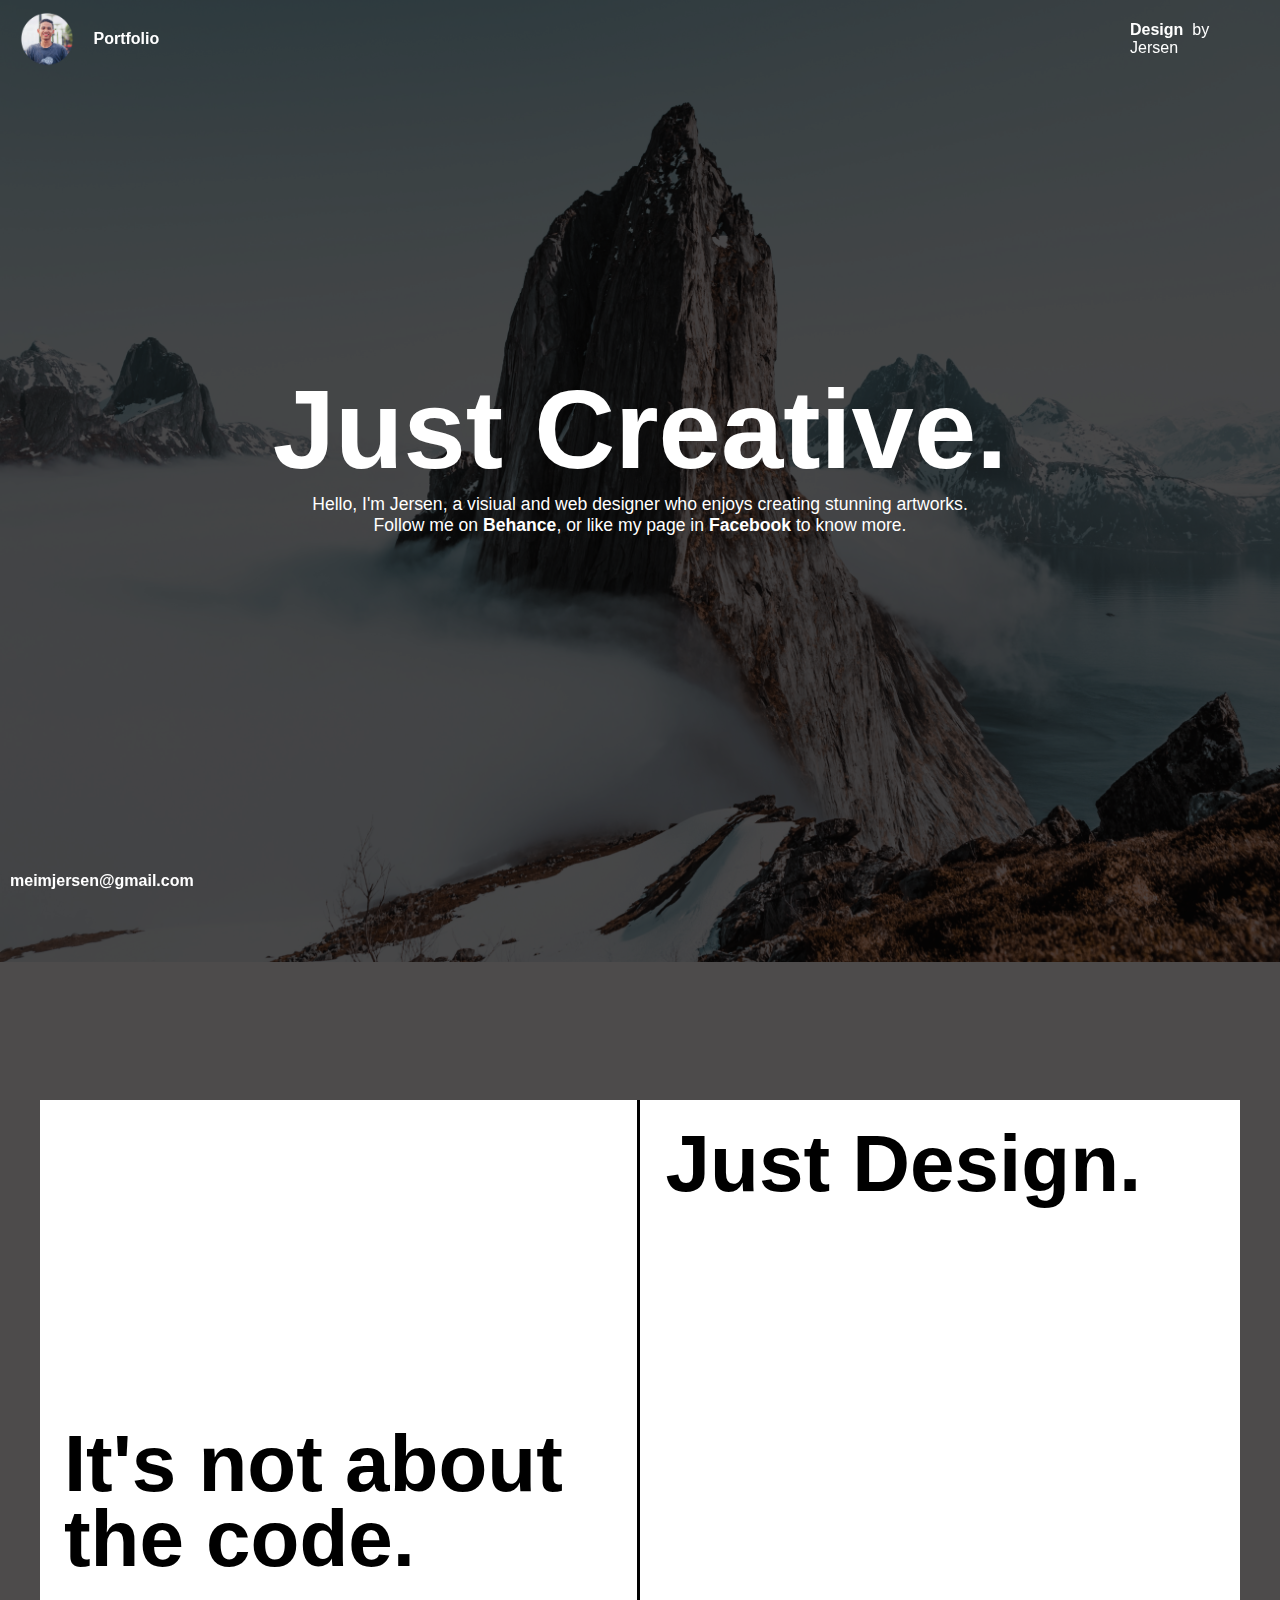
==== index.html @ 72633668 "Update index.html" ====
<!DOCTYPE html>
<html lang="en">

<head>
    <meta charset="UTF-8">
    <meta http-equiv="X-UA-Compatible" content="IE=edge">
    <meta name="viewport" content="width=device-width, initial-scale=1.0">
    <meta name="description" content="Portfolio of Jersen Meim">
    <meta name="keywords" content="HTML,CSS,JavaScript">
    <meta name="author" content="Jersen Meim">
    <link rel="stylesheet" href="style.css">
    <title>Meim Jersen | Index</title>
</head>

<body>
    <nav>
        <ul>
            <li>
                <div>
                    <img src="./profile.png" alt="Jersen Meim">
                    <a href="#">Portfolio</a>

                </div>
            </li>
            <li>
                <div>
                    <p><b>Design</b>&nbsp; by Jersen</p>

                </div>
            </li>
        </ul>
    </nav>

    <div class="container">
        <p class="title">Just Creative.</p>
        <p>Hello, I'm Jersen, a visiual and web designer who enjoys creating stunning artworks.</p>
        <p>Follow me on <a href="https://www.behance.net/jersenmeim" target="_blank">Behance</a>, or like my page in <a
                href="https://www.facebook.com/DesignbyJersen/" target="_blank">Facebook</a> to know more.</p>
    </div>

    <div class="flex">
        <div class="box box-1">
            <p>It's not about the code.</p>
        </div>
        <div class="box box-2">
            <p>Just Design.</p>
        </div>
       
    </div>



    <footer>
        <p>meimjersen@gmail.com</p>
    </footer>
</body>

</html>
---- style.css ----
@charset "UTF-8";
* {
  -webkit-box-sizing: border-box;
          box-sizing: border-box;
  margin: 0;
  padding: 0;
  font-family: 'Segoe UI', Tahoma, Geneva, Verdana, sans-serif;
}

body {
  background-image: url("/pexels-tobias-bjørkli-2335126.jpg");
  /* Set a specific height */
  min-height: 500px;
  /* Create the parallax scrolling effect */
  background-attachment: fixed;
  background-position: center;
  background-repeat: no-repeat;
  background-size: cover;
  background-color: #4d4b4b;
  background-blend-mode: multiply;
}

nav {
  position: fixed;
  width: 100%;
}

nav ul {
  display: -webkit-box;
  display: -ms-flexbox;
  display: flex;
  -webkit-box-pack: justify;
      -ms-flex-pack: justify;
          justify-content: space-between;
  -webkit-box-align: center;
      -ms-flex-align: center;
          align-items: center;
}

nav ul li {
  list-style-type: none;
  margin: 10px 20px;
}

nav ul li:first-child div {
  display: -webkit-box;
  display: -ms-flexbox;
  display: flex;
  -webkit-box-pack: left;
      -ms-flex-pack: left;
          justify-content: left;
  -webkit-box-align: center;
      -ms-flex-align: center;
          align-items: center;
}

nav ul li:first-child div img {
  width: 5%;
}

nav ul li:first-child div a {
  font-weight: bolder;
  margin: 20px;
  color: white;
  text-decoration: none;
}

nav ul li:nth-child(2) div {
  display: -webkit-box;
  display: -ms-flexbox;
  display: flex;
  -webkit-box-align: center;
      -ms-flex-align: center;
          align-items: center;
}

nav ul li:nth-child(2) div p {
  width: 130px;
  color: white;
}

.container {
  display: -webkit-box;
  display: -ms-flexbox;
  display: flex;
  -webkit-box-align: center;
      -ms-flex-align: center;
          align-items: center;
  -webkit-box-pack: center;
      -ms-flex-pack: center;
          justify-content: center;
  height: 100vh;
  -webkit-box-orient: vertical;
  -webkit-box-direction: normal;
      -ms-flex-direction: column;
          flex-direction: column;
}

.container .title {
  font-size: 7em;
  font-weight: bolder;
  color: white;
}

.container p {
  color: white;
  font-size: 1.1em;
}

.container p a {
  text-decoration: none;
  font-weight: bolder;
  color: white;
}

.flex {
  height: 100vh;
  display: -webkit-box;
  display: -ms-flexbox;
  display: flex;
  -webkit-box-align: center;
      -ms-flex-align: center;
          align-items: center;
  -webkit-box-pack: center;
      -ms-flex-pack: center;
          justify-content: center;
  -ms-flex-wrap: wrap;
      flex-wrap: wrap;
}

.flex .box {
  width: 600px;
  height: 500px;
  margin: 0;
}

.flex .box-1,
.flex .box-2 {
  display: -webkit-box;
  display: -ms-flexbox;
  display: flex;
  -webkit-box-orient: vertical;
  -webkit-box-direction: normal;
      -ms-flex-direction: column;
          flex-direction: column;
  -webkit-box-align: start;
      -ms-flex-align: start;
          align-items: flex-start;
  background-color: white;
}

.flex .box-1 {
  -webkit-box-pack: end;
      -ms-flex-pack: end;
          justify-content: flex-end;
  border-right: 3px solid black;
}

.flex .box-1 p {
  font-size: 5em;
  line-height: 75px;
  font-weight: bolder;
  padding: 4%;
}

.flex .box-2 {
  -webkit-box-pack: start;
      -ms-flex-pack: start;
          justify-content: flex-start;
  font-size: 5em;
  line-height: 75px;
  font-weight: bolder;
  padding: 2%;
}

footer {
  position: fixed;
  width: 100%;
  bottom: 0;
  padding: 10px;
  font-weight: bolder;
  color: white;
}

@media only screen and (max-width: 480px) {
  body {
    background-color: #8a7979;
    background-blend-mode: multiply;
  }
  nav {
    position: relative;
  }
  nav ul {
    display: -webkit-box;
    display: -ms-flexbox;
    display: flex;
    -webkit-box-orient: vertical;
    -webkit-box-direction: normal;
        -ms-flex-direction: column;
            flex-direction: column;
    -webkit-box-pack: left;
        -ms-flex-pack: left;
            justify-content: left;
  }
  nav ul li {
    list-style-type: none;
  }
  nav ul li:first-child {
    margin: 0;
  }
  nav ul li:first-child div {
    display: -webkit-box;
    display: -ms-flexbox;
    display: flex;
    -webkit-box-orient: horizontal;
    -webkit-box-direction: normal;
        -ms-flex-direction: row;
            flex-direction: row;
    -webkit-box-pack: center;
        -ms-flex-pack: center;
            justify-content: center;
    -webkit-box-align: center;
        -ms-flex-align: center;
            align-items: center;
    -ms-flex-wrap: wrap;
        flex-wrap: wrap;
  }
  nav ul li:first-child div img {
    width: 100%;
    -ms-grid-column-align: center;
    justify-self: center;
    text-align: center;
    margin: auto;
    margin-top: auto;
    padding: 20%;
    margin-top: -50px;
  }
  nav ul li:first-child div a {
    margin: -90px 10px 0 10px;
    color: white;
  }
  nav ul li:nth-child(2) div {
    margin: -40px 10px 0 10px;
    display: -webkit-box;
    display: -ms-flexbox;
    display: flex;
    -webkit-box-pack: left;
        -ms-flex-pack: left;
            justify-content: left;
    -webkit-box-align: center;
        -ms-flex-align: center;
            align-items: center;
  }
  nav ul li:nth-child(2) div p {
    color: #fff;
  }
  .container {
    height: 80vh;
    padding: 2%;
  }
  .container .title {
    font-size: 3em;
    font-weight: bolder;
    color: white;
  }
  .container p {
    color: white;
    font-size: 1em;
    text-align: center;
  }
  .container p a {
    text-decoration: none;
    font-weight: bolder;
    color: white;
  }
  .flex {
    height: 100vh;
    display: -webkit-box;
    display: -ms-flexbox;
    display: flex;
    -webkit-box-align: center;
        -ms-flex-align: center;
            align-items: center;
    -webkit-box-pack: center;
        -ms-flex-pack: center;
            justify-content: center;
    -ms-flex-wrap: wrap;
        flex-wrap: wrap;
  }
  .flex .box {
    width: 600px;
    height: 300px;
    margin: 0;
  }
  .flex .box-1,
  .flex .box-2 {
    display: -webkit-box;
    display: -ms-flexbox;
    display: flex;
    -webkit-box-orient: vertical;
    -webkit-box-direction: normal;
        -ms-flex-direction: column;
            flex-direction: column;
    -webkit-box-align: start;
        -ms-flex-align: start;
            align-items: flex-start;
    background-color: white;
  }
  .flex .box-1 {
    -webkit-box-pack: end;
        -ms-flex-pack: end;
            justify-content: flex-end;
    border-right: none;
  }
  .flex .box-1 p {
    font-size: 2em;
    line-height: 35px;
    font-weight: bolder;
    padding: 4%;
  }
  .flex .box-2 {
    -webkit-box-pack: start;
        -ms-flex-pack: start;
            justify-content: flex-start;
    font-size: 2em;
    line-height: 75px;
    font-weight: bolder;
    padding: 2%;
  }
  footer {
    position: fixed;
    width: 100%;
    bottom: 0;
    padding: 10px;
    text-align: center;
    color: white;
  }
}
/*# sourceMappingURL=style.css.map */
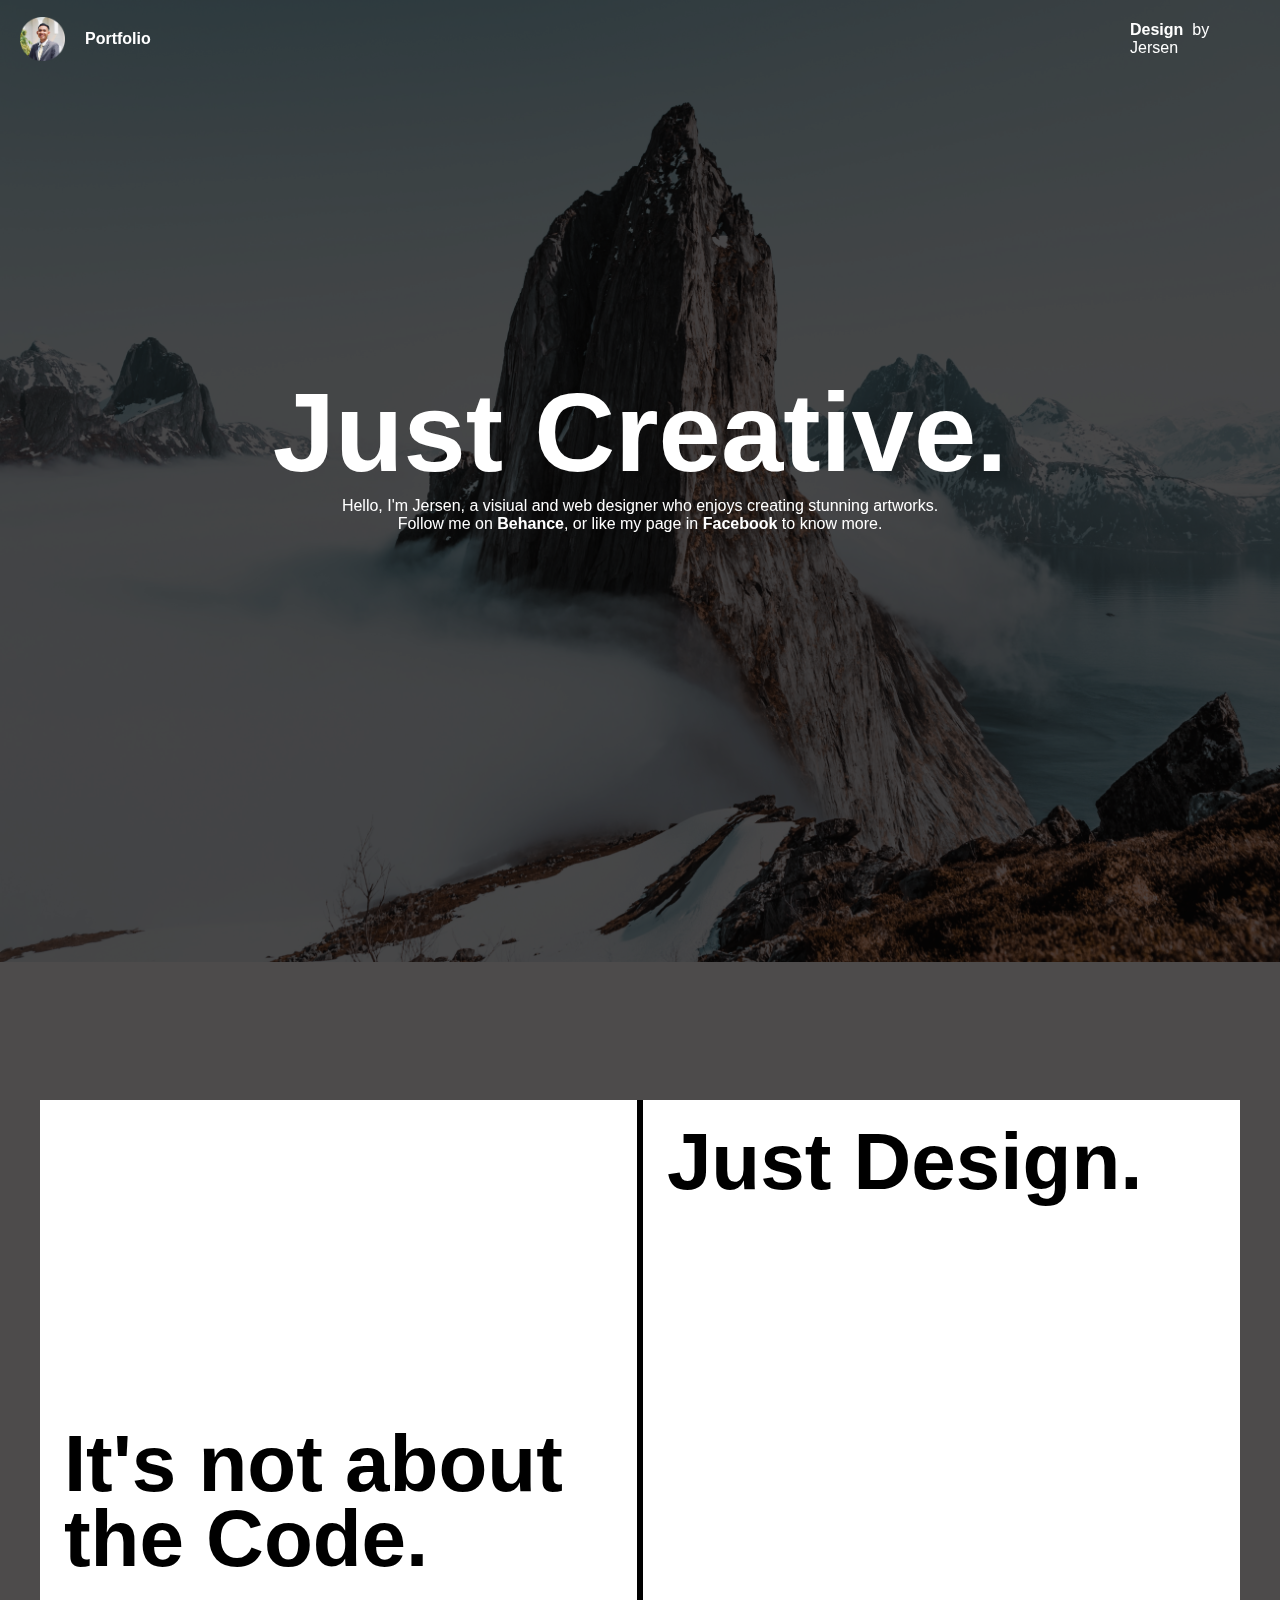
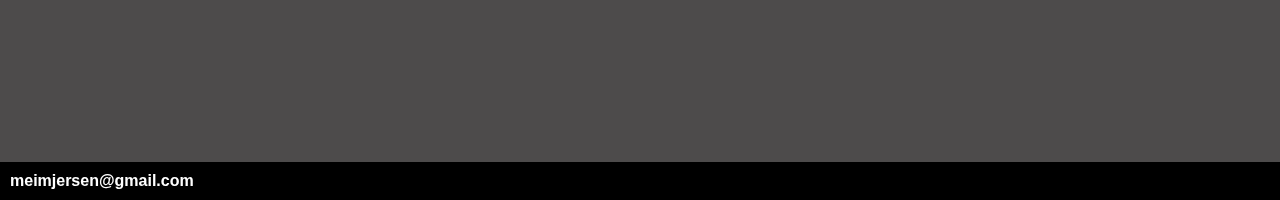
==== commit 06f4ef87: "Style Update" ====
--- a/index.html
+++ b/index.html
@@ -4,7 +4,12 @@
 <head>
     <meta charset="UTF-8">
     <meta http-equiv="X-UA-Compatible" content="IE=edge">
-    <meta name="viewport" content="width=device-width, initial-scale=1.0">
+    <meta name="viewport" content="minimum-scale=1">
+    <meta name="viewport" content="height=device-height, 
+    width=device-width, initial-scale=1.0, 
+    minimum-scale=1.0, maximum-scale=1.0, 
+    user-scalable=no, target-densitydpi=device-dpi">
+
     <meta name="description" content="Portfolio of Jersen Meim">
     <meta name="keywords" content="HTML,CSS,JavaScript">
     <meta name="author" content="Jersen Meim">
@@ -33,19 +38,19 @@
 
     <div class="container">
         <p class="title">Just Creative.</p>
-        <p>Hello, I'm Jersen, a visiual and web designer who enjoys creating stunning artworks.</p>
-        <p>Follow me on <a href="https://www.behance.net/jersenmeim" target="_blank">Behance</a>, or like my page in <a
+        <p>Hello, I'm Jersen, a visiual and web designer who enjoys creating stunning artworks.
+        Follow me on <a href="https://www.behance.net/jersenmeim" target="_blank">Behance</a>, or like my page in <a
                 href="https://www.facebook.com/DesignbyJersen/" target="_blank">Facebook</a> to know more.</p>
     </div>
 
     <div class="flex">
         <div class="box box-1">
-            <p>It's not about the code.</p>
+            <p>It's not about the Code.</p>
         </div>
         <div class="box box-2">
             <p>Just Design.</p>
         </div>
-       
+
     </div>
 
 
@@ -55,4 +60,4 @@
     </footer>
 </body>
 
-</html>
+</html>--- a/style.css
+++ b/style.css
@@ -8,15 +8,21 @@
 }
 
 body {
-  background-image: url("/pexels-tobias-bjørkli-2335126.jpg");
+  background-image: url("./pexels-tobias-bjørkli-2335126.jpg");
   /* Set a specific height */
-  min-height: 500px;
   /* Create the parallax scrolling effect */
   background-attachment: fixed;
   background-position: center;
   background-repeat: no-repeat;
   background-size: cover;
   background-color: #4d4b4b;
+  content: '';
+  height: 100%;
+  left: 0;
+  top: 0;
+  width: 100%;
+  will-change: transform;
+  z-index: -1;
   background-blend-mode: multiply;
 }
 
@@ -113,6 +119,12 @@
   color: white;
 }
 
+.container p:nth-child(2) {
+  font-size: 1em;
+  width: 50%;
+  text-align: center;
+}
+
 .flex {
   height: 100vh;
   display: -webkit-box;
@@ -164,13 +176,17 @@
 }
 
 .flex .box-2 {
+  border-left: 3px solid black;
   -webkit-box-pack: start;
       -ms-flex-pack: start;
           justify-content: flex-start;
+}
+
+.flex .box-2 p {
   font-size: 5em;
   line-height: 75px;
   font-weight: bolder;
-  padding: 2%;
+  padding: 4%;
 }
 
 footer {
@@ -180,6 +196,7 @@
   padding: 10px;
   font-weight: bolder;
   color: white;
+  background-color: black;
 }
 
 @media only screen and (max-width: 480px) {
@@ -255,17 +272,18 @@
     color: #fff;
   }
   .container {
-    height: 80vh;
-    padding: 2%;
+    height: 100vh;
+    padding: 20px;
+    margin-top: 40px;
   }
   .container .title {
-    font-size: 3em;
+    font-size: 2em;
     font-weight: bolder;
     color: white;
   }
   .container p {
     color: white;
-    font-size: 1em;
+    font-size: .8em;
     text-align: center;
   }
   .container p a {
@@ -273,24 +291,25 @@
     font-weight: bolder;
     color: white;
   }
+  .container p:nth-child(2) {
+    font-size: 1em;
+    width: 100%;
+    text-align: center;
+  }
   .flex {
     height: 100vh;
-    display: -webkit-box;
-    display: -ms-flexbox;
-    display: flex;
-    -webkit-box-align: center;
-        -ms-flex-align: center;
-            align-items: center;
-    -webkit-box-pack: center;
-        -ms-flex-pack: center;
-            justify-content: center;
-    -ms-flex-wrap: wrap;
-        flex-wrap: wrap;
+    -webkit-box-pack: start;
+        -ms-flex-pack: start;
+            justify-content: flex-start;
+    -webkit-box-align: start;
+        -ms-flex-align: start;
+            align-items: flex-start;
   }
   .flex .box {
     width: 600px;
-    height: 300px;
+    height: 100px;
     margin: 0;
+    text-align: center;
   }
   .flex .box-1,
   .flex .box-2 {
@@ -301,16 +320,11 @@
     -webkit-box-direction: normal;
         -ms-flex-direction: column;
             flex-direction: column;
-    -webkit-box-align: start;
-        -ms-flex-align: start;
-            align-items: flex-start;
     background-color: white;
+    border: none;
   }
   .flex .box-1 {
-    -webkit-box-pack: end;
-        -ms-flex-pack: end;
-            justify-content: flex-end;
-    border-right: none;
+    border: none;
   }
   .flex .box-1 p {
     font-size: 2em;
@@ -319,13 +333,20 @@
     padding: 4%;
   }
   .flex .box-2 {
-    -webkit-box-pack: start;
-        -ms-flex-pack: start;
-            justify-content: flex-start;
+    -webkit-box-pack: center;
+        -ms-flex-pack: center;
+            justify-content: center;
+    -webkit-box-align: center;
+        -ms-flex-align: center;
+            align-items: center;
+    border: none;
+  }
+  .flex .box-2 p {
+    text-align: center;
     font-size: 2em;
-    line-height: 75px;
+    line-height: 35px;
     font-weight: bolder;
-    padding: 2%;
+    padding: 4%;
   }
   footer {
     position: fixed;
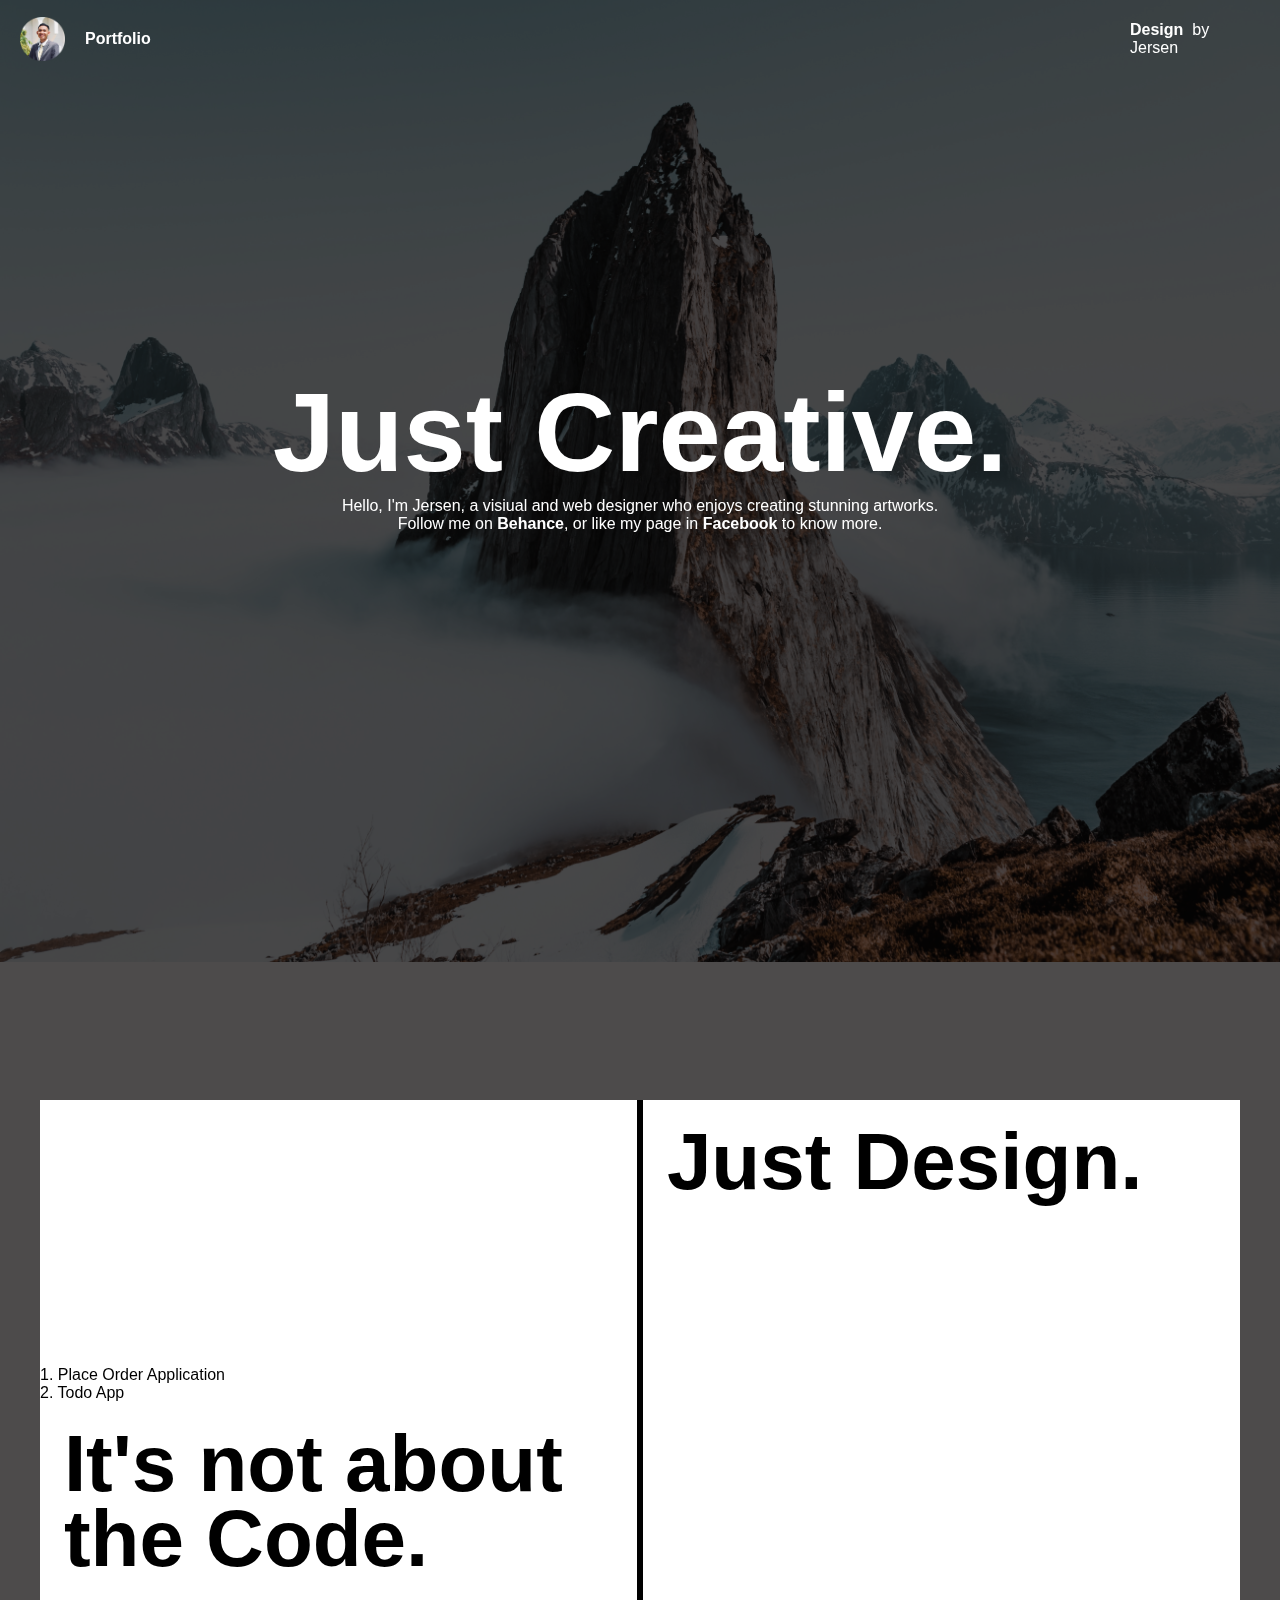
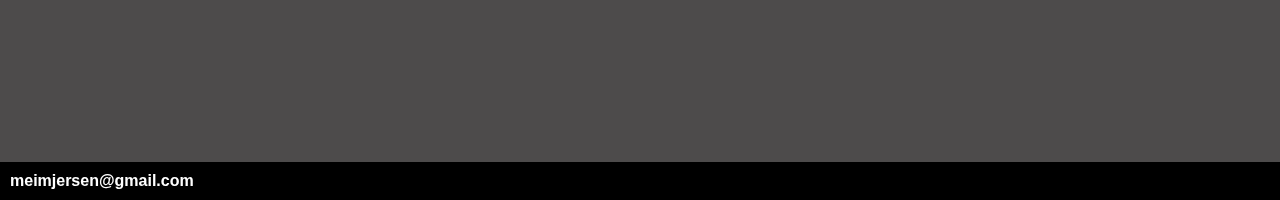
==== commit 2bb8057a: "add" ====
--- a/index.html
+++ b/index.html
@@ -39,13 +39,17 @@
     <div class="container">
         <p class="title">Just Creative.</p>
         <p>Hello, I'm Jersen, a visiual and web designer who enjoys creating stunning artworks.
-        Follow me on <a href="https://www.behance.net/jersenmeim" target="_blank">Behance</a>, or like my page in <a
+            Follow me on <a href="https://www.behance.net/jersenmeim" target="_blank">Behance</a>, or like my page in <a
                 href="https://www.facebook.com/DesignbyJersen/" target="_blank">Facebook</a> to know more.</p>
     </div>
 
     <div class="flex">
         <div class="box box-1">
             <p>It's not about the Code.</p>
+            <div class="list">
+                <a href="/projects/placeorderapp/index.html">1. Place Order Application</a>
+                <a href="/projects/todoapp/index.html">2. Todo App</a>
+            </div>
         </div>
         <div class="box box-2">
             <p>Just Design.</p>
--- a/style.css
+++ b/style.css
@@ -173,6 +173,29 @@
   line-height: 75px;
   font-weight: bolder;
   padding: 4%;
+  -webkit-box-ordinal-group: 3;
+      -ms-flex-order: 2;
+          order: 2;
+}
+
+.flex .box-1 .list {
+  display: -webkit-box;
+  display: -ms-flexbox;
+  display: flex;
+  -webkit-box-orient: vertical;
+  -webkit-box-direction: normal;
+      -ms-flex-direction: column;
+          flex-direction: column;
+  padding: 0%;
+  -webkit-box-ordinal-group: 2;
+      -ms-flex-order: 1;
+          order: 1;
+  text-align: left;
+}
+
+.flex .box-1 .list a {
+  text-decoration: none;
+  color: black;
 }
 
 .flex .box-2 {
@@ -201,7 +224,19 @@
 
 @media only screen and (max-width: 480px) {
   body {
-    background-color: #8a7979;
+    background-attachment: fixed;
+    background-position: center;
+    background-repeat: no-repeat;
+    background-size: contain;
+    content: '';
+    height: 100%;
+    left: 0;
+    top: 0;
+    width: 100%;
+    will-change: transform;
+    z-index: -1;
+    background-blend-mode: multiply;
+    background-color: #979595;
     background-blend-mode: multiply;
   }
   nav {
@@ -221,9 +256,6 @@
   }
   nav ul li {
     list-style-type: none;
-  }
-  nav ul li:first-child {
-    margin: 0;
   }
   nav ul li:first-child div {
     display: -webkit-box;
@@ -250,10 +282,8 @@
     margin: auto;
     margin-top: auto;
     padding: 20%;
-    margin-top: -50px;
   }
   nav ul li:first-child div a {
-    margin: -90px 10px 0 10px;
     color: white;
   }
   nav ul li:nth-child(2) div {
@@ -297,7 +327,7 @@
     text-align: center;
   }
   .flex {
-    height: 100vh;
+    height: 200vh;
     -webkit-box-pack: start;
         -ms-flex-pack: start;
             justify-content: flex-start;
@@ -307,8 +337,7 @@
   }
   .flex .box {
     width: 600px;
-    height: 100px;
-    margin: 0;
+    height: 400px;
     text-align: center;
   }
   .flex .box-1,
@@ -324,13 +353,34 @@
     border: none;
   }
   .flex .box-1 {
+    -webkit-box-pack: start;
+        -ms-flex-pack: start;
+            justify-content: flex-start;
+    -webkit-box-align: center;
+        -ms-flex-align: center;
+            align-items: center;
     border: none;
   }
   .flex .box-1 p {
+    -webkit-box-ordinal-group: 2;
+        -ms-flex-order: 1;
+            order: 1;
     font-size: 2em;
     line-height: 35px;
     font-weight: bolder;
     padding: 4%;
+  }
+  .flex .box-1 .list {
+    display: -webkit-box;
+    display: -ms-flexbox;
+    display: flex;
+    -webkit-box-orient: vertical;
+    -webkit-box-direction: normal;
+        -ms-flex-direction: column;
+            flex-direction: column;
+    -webkit-box-ordinal-group: 3;
+        -ms-flex-order: 2;
+            order: 2;
   }
   .flex .box-2 {
     -webkit-box-pack: center;
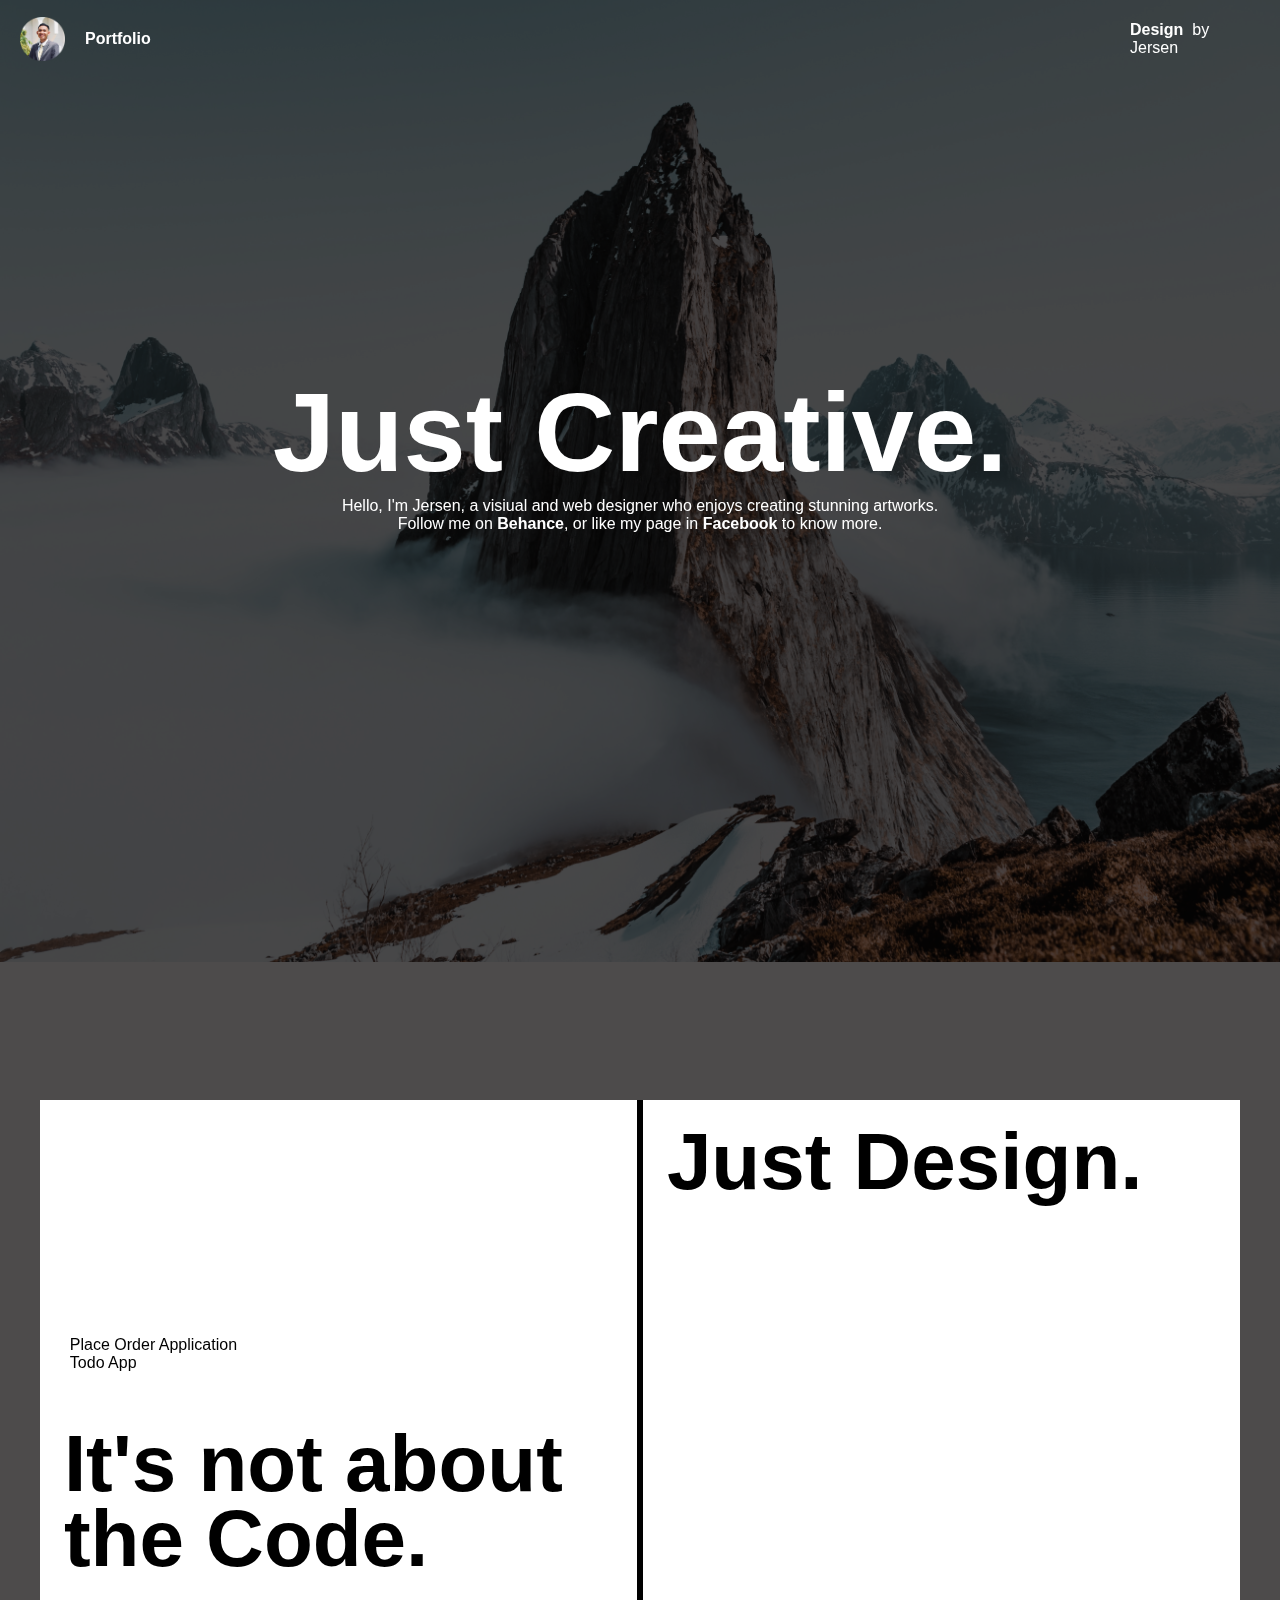
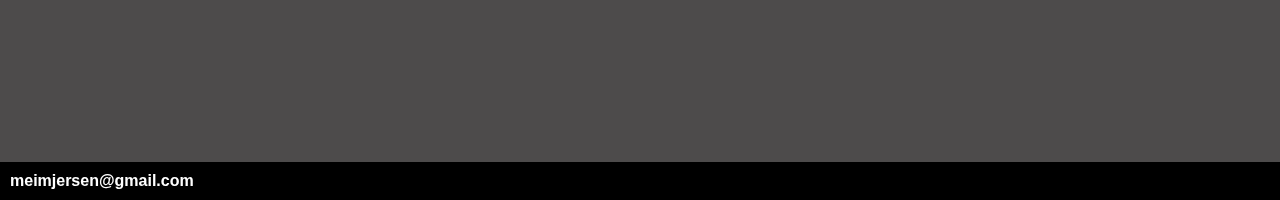
==== commit f1a029fe: "Ed" ====
--- a/index.html
+++ b/index.html
@@ -47,8 +47,8 @@
         <div class="box box-1">
             <p>It's not about the Code.</p>
             <div class="list">
-                <a href="/projects/placeorderapp/index.html">1. Place Order Application</a>
-                <a href="/projects/todoapp/index.html">2. Todo App</a>
+                <a href="/projects/placeorderapp/index.html">Place Order Application</a>
+                <a href="/projects/todoapp/index.html">Todo App</a>
             </div>
         </div>
         <div class="box box-2">
--- a/style.css
+++ b/style.css
@@ -186,7 +186,7 @@
   -webkit-box-direction: normal;
       -ms-flex-direction: column;
           flex-direction: column;
-  padding: 0%;
+  padding: 5%;
   -webkit-box-ordinal-group: 2;
       -ms-flex-order: 1;
           order: 1;
@@ -378,6 +378,7 @@
     -webkit-box-direction: normal;
         -ms-flex-direction: column;
             flex-direction: column;
+    padding: 5%;
     -webkit-box-ordinal-group: 3;
         -ms-flex-order: 2;
             order: 2;
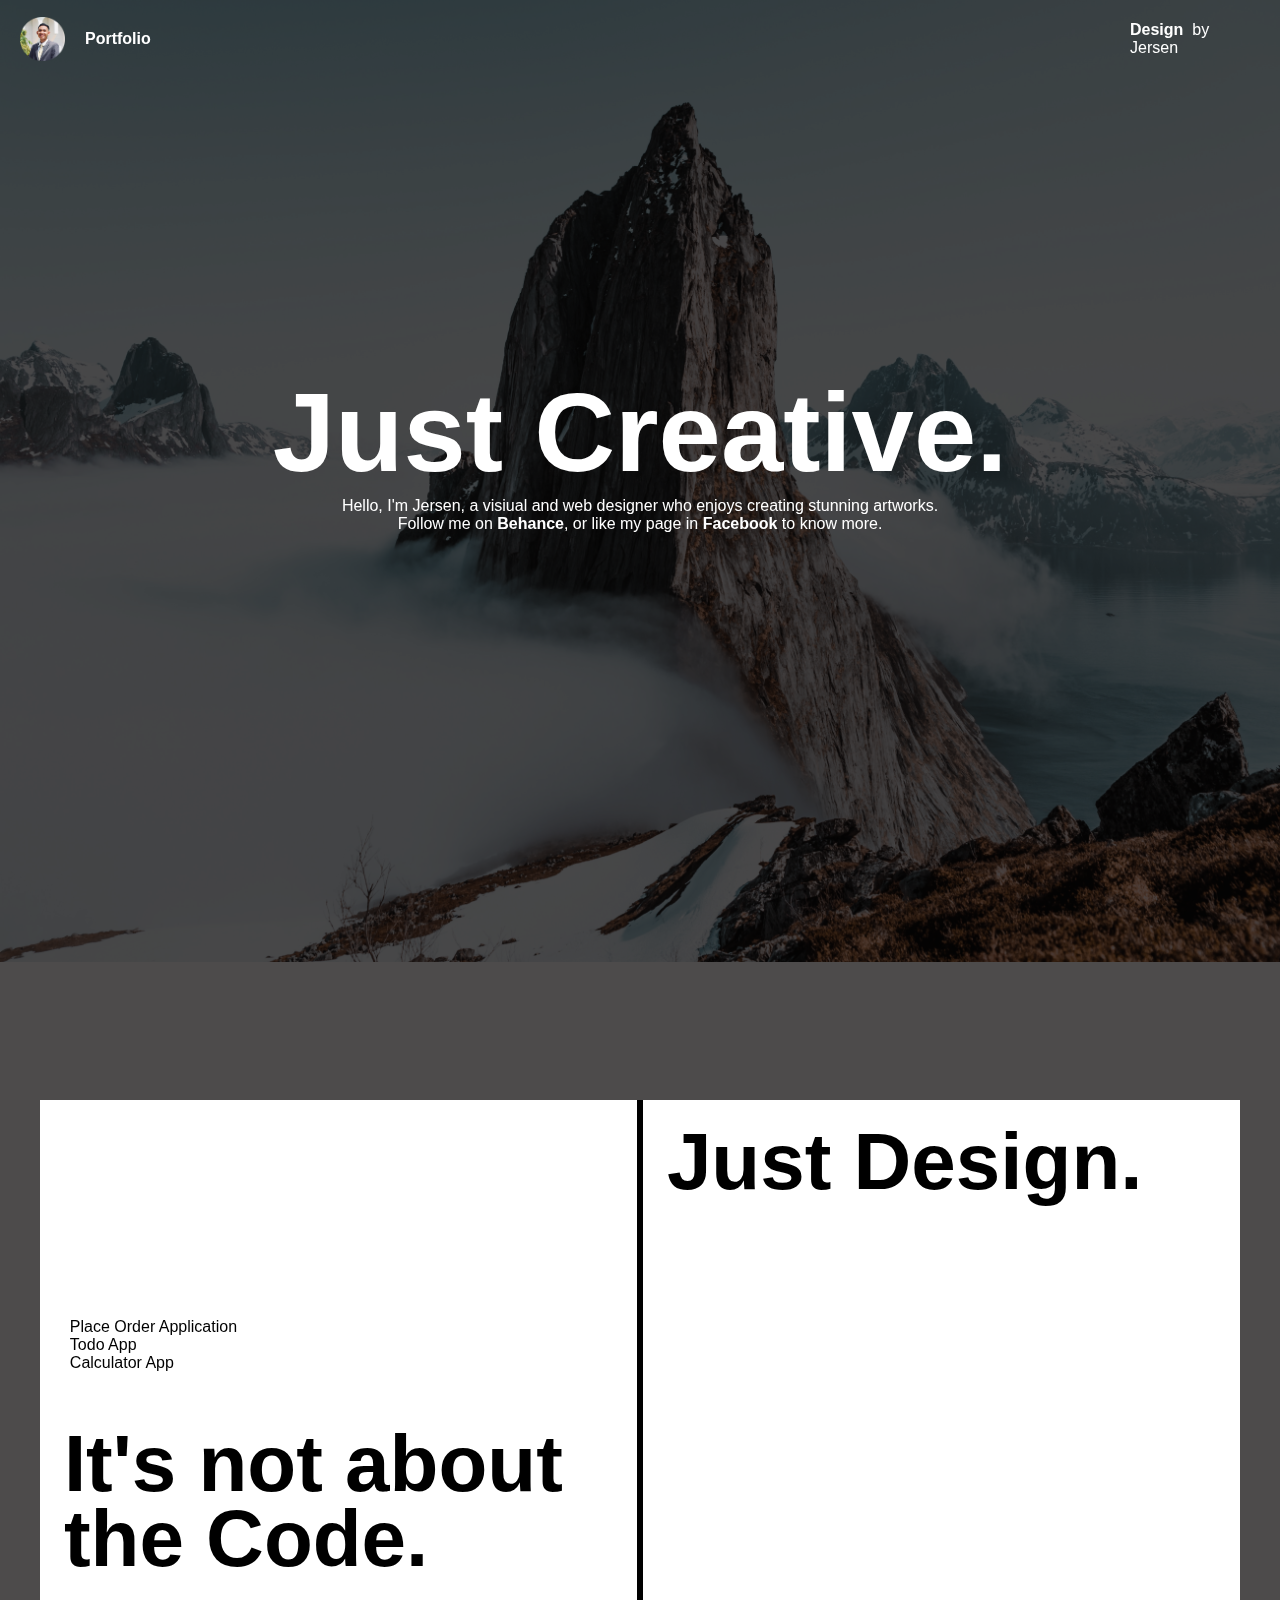
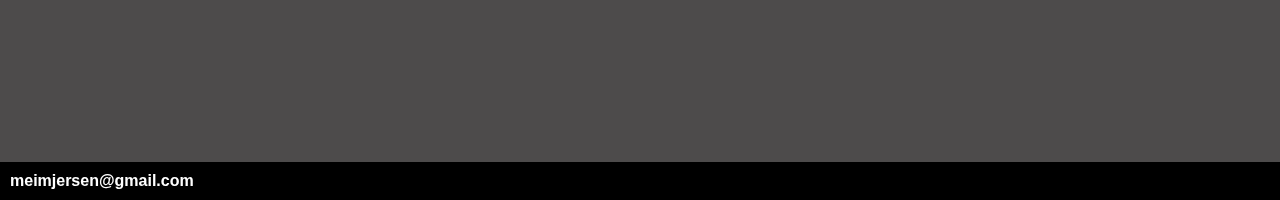
==== commit 82969f92: "Calculator" ====
--- a/index.html
+++ b/index.html
@@ -47,8 +47,9 @@
         <div class="box box-1">
             <p>It's not about the Code.</p>
             <div class="list">
-                <a href="/projects/placeorderapp/index.html">Place Order Application</a>
-                <a href="/projects/todoapp/index.html">Todo App</a>
+                <a href="./projects/placeorderapp/index.html">Place Order Application</a>
+                <a href="./projects/todoapp/index.html">Todo App</a>
+                <a href="./projects/calculator/">Calculator App</a>
             </div>
         </div>
         <div class="box box-2">
